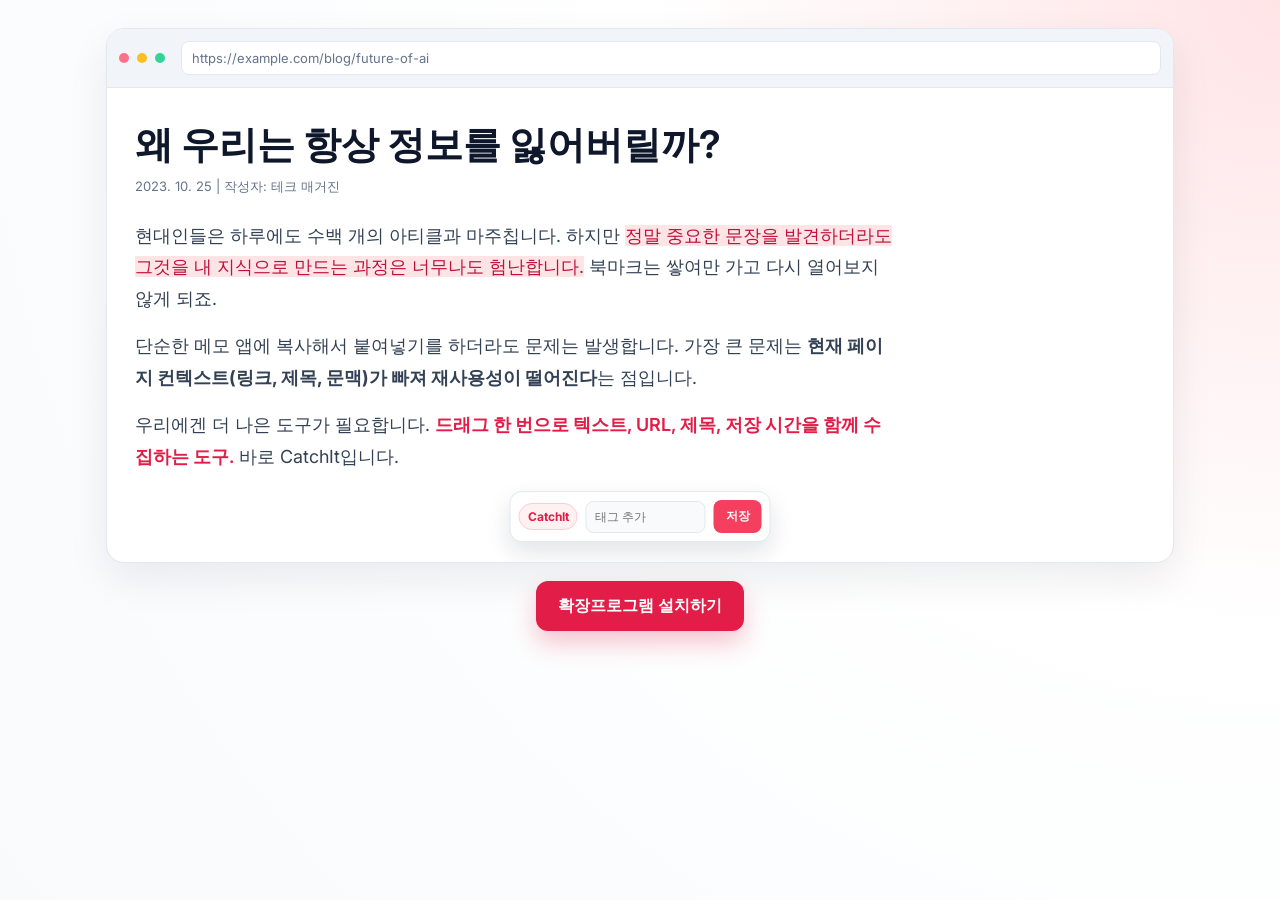
==== index.html @ b7a5ee1f "Add landing pages and privacy policy for Vercel deployment" ====
<!doctype html>
<html lang="ko">
  <head>
    <meta charset="UTF-8" />
    <meta name="viewport" content="width=device-width, initial-scale=1.0" />
    <title>CatchIt | 웹 텍스트 수집기</title>
    <meta
      name="description"
      content="드래그한 텍스트를 빠르게 저장하고, 필요하면 Notion DB로 동기화하는 CatchIt Chrome 확장 프로그램"
    />
    <link rel="preconnect" href="https://fonts.googleapis.com" />
    <link rel="preconnect" href="https://fonts.gstatic.com" crossorigin />
    <link
      href="https://fonts.googleapis.com/css2?family=Inter:wght@400;500;600;700&display=swap"
      rel="stylesheet"
    />
    <link rel="stylesheet" href="styles.css" />
  </head>
  <body class="landing-body">
    <main class="landing-main">
      <section class="mock-shell" aria-label="가상 웹 페이지 미리보기">
        <div class="mock-browser-header">
          <div class="dot dot-red"></div>
          <div class="dot dot-yellow"></div>
          <div class="dot dot-green"></div>
          <div class="mock-address">https://example.com/blog/future-of-ai</div>
        </div>

        <div class="mock-page">
          <h1>왜 우리는 항상 정보를 잃어버릴까?</h1>
          <p class="meta">2023. 10. 25 | 작성자: 테크 매거진</p>

          <div class="mock-content">
            <p>
              현대인들은 하루에도 수백 개의 아티클과 마주칩니다. 하지만
              <span class="hl">정말 중요한 문장을 발견하더라도 그것을 내 지식으로 만드는 과정은 너무나도 험난합니다.</span>
              북마크는 쌓여만 가고 다시 열어보지 않게 되죠.
            </p>
            <p>
              단순한 메모 앱에 복사해서 붙여넣기를 하더라도 문제는 발생합니다. 가장 큰 문제는
              <strong>현재 페이지 컨텍스트(링크, 제목, 문맥)가 빠져 재사용성이 떨어진다</strong>는 점입니다.
            </p>
            <p>
              우리에겐 더 나은 도구가 필요합니다.
              <span class="rose-text">드래그 한 번으로 텍스트, URL, 제목, 저장 시간을 함께 수집하는 도구.</span>
              바로 CatchIt입니다.
            </p>
          </div>

          <div class="mock-popover" role="note" aria-label="CatchIt 저장 팝오버 예시">
            <span class="chip">CatchIt</span>
            <input type="text" placeholder="태그 추가" disabled />
            <button type="button" disabled>저장</button>
          </div>
        </div>
      </section>

      <div class="install-cta-wrap">
        <a class="install-cta" href="./install.html">확장프로그램 설치하기</a>
      </div>
    </main>
  </body>
</html>
---- styles.css ----
:root {
  --rose-50: #fff1f2;
  --rose-100: #ffe4e6;
  --rose-200: #fecdd3;
  --rose-300: #fda4af;
  --rose-500: #f43f5e;
  --rose-600: #e11d48;
  --rose-700: #be123c;
  --slate-50: #f8fafc;
  --slate-100: #f1f5f9;
  --slate-200: #e2e8f0;
  --slate-400: #94a3b8;
  --slate-500: #64748b;
  --slate-700: #334155;
  --slate-900: #0f172a;
}

* {
  box-sizing: border-box;
}

html,
body {
  margin: 0;
  padding: 0;
}

body {
  font-family: "Inter", "Apple SD Gothic Neo", sans-serif;
  color: var(--slate-900);
  background: radial-gradient(circle at top right, #ffe4e6 0%, #fff 40%, #f8fafc 100%);
}

.landing-body {
  min-height: 100vh;
}

.landing-main {
  max-width: 1100px;
  margin: 0 auto;
  padding: 28px 16px 40px;
}

.mock-shell {
  border: 1px solid var(--slate-200);
  border-radius: 18px;
  overflow: hidden;
  background: #fff;
  box-shadow: 0 16px 40px rgba(15, 23, 42, 0.08);
}

.mock-browser-header {
  display: flex;
  align-items: center;
  gap: 8px;
  padding: 12px;
  border-bottom: 1px solid var(--slate-200);
  background: var(--slate-100);
}

.dot {
  width: 10px;
  height: 10px;
  border-radius: 50%;
}

.dot-red {
  background: #fb7185;
}

.dot-yellow {
  background: #fbbf24;
}

.dot-green {
  background: #34d399;
}

.mock-address {
  margin-left: 8px;
  flex: 1;
  border: 1px solid var(--slate-200);
  background: #fff;
  border-radius: 8px;
  padding: 8px 10px;
  font-size: 13px;
  color: var(--slate-500);
}

.mock-page {
  position: relative;
  padding: 34px 28px 90px;
}

.mock-page h1 {
  margin: 0;
  font-size: clamp(24px, 4vw, 38px);
  line-height: 1.2;
}

.meta {
  margin: 10px 0 24px;
  font-size: 13px;
  color: var(--slate-500);
}

.mock-content {
  display: grid;
  gap: 16px;
  max-width: 760px;
}

.mock-content p {
  margin: 0;
  font-size: clamp(15px, 2.2vw, 18px);
  line-height: 1.75;
  color: var(--slate-700);
}

.hl {
  background: var(--rose-100);
  color: var(--rose-700);
}

.rose-text {
  color: var(--rose-600);
  font-weight: 600;
}

.mock-popover {
  position: absolute;
  left: 50%;
  bottom: 20px;
  transform: translateX(-50%);
  display: flex;
  align-items: center;
  gap: 8px;
  border: 1px solid var(--slate-200);
  border-radius: 12px;
  background: #fff;
  padding: 8px;
  box-shadow: 0 10px 24px rgba(15, 23, 42, 0.12);
}

.chip {
  font-size: 12px;
  font-weight: 700;
  color: var(--rose-600);
  background: var(--rose-50);
  border: 1px solid var(--rose-200);
  border-radius: 999px;
  padding: 5px 8px;
}

.mock-popover input {
  width: 120px;
  border: 1px solid var(--slate-200);
  border-radius: 8px;
  padding: 8px;
  font-size: 12px;
  color: var(--slate-400);
  background: var(--slate-50);
}

.mock-popover button {
  border: none;
  border-radius: 8px;
  background: var(--rose-500);
  color: #fff;
  font-weight: 600;
  font-size: 12px;
  padding: 8px 12px;
}

.install-cta-wrap {
  margin-top: 18px;
  display: flex;
  justify-content: center;
}

.install-cta {
  display: inline-flex;
  align-items: center;
  justify-content: center;
  text-decoration: none;
  background: var(--rose-600);
  color: #fff;
  font-size: 16px;
  font-weight: 700;
  border-radius: 12px;
  padding: 14px 22px;
  box-shadow: 0 12px 24px rgba(225, 29, 72, 0.26);
  transition: background-color 0.2s ease, transform 0.2s ease;
}

.install-cta:hover {
  background: var(--rose-700);
  transform: translateY(-1px);
}

@media (max-width: 740px) {
  .mock-page {
    padding: 24px 16px 100px;
  }

  .mock-popover {
    width: calc(100% - 24px);
    justify-content: center;
  }

  .mock-popover input {
    flex: 1;
    min-width: 80px;
  }

  .install-cta {
    width: 100%;
    max-width: 340px;
  }
}
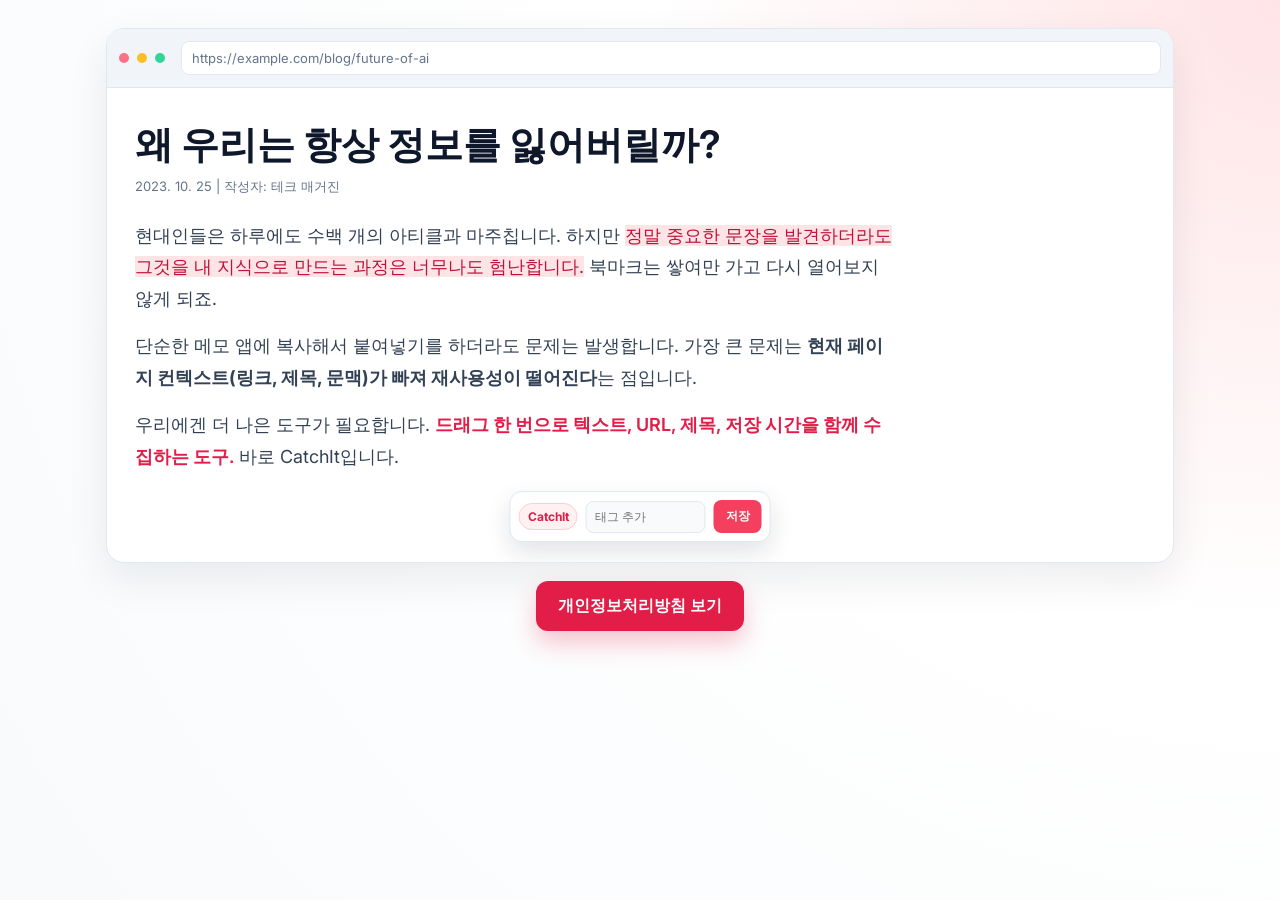
==== commit 44c18b00: "Remove install page and link CTA to privacy policy" ====
--- a/index.html
+++ b/index.html
@@ -56,7 +56,7 @@
       </section>
 
       <div class="install-cta-wrap">
-        <a class="install-cta" href="./install.html">확장프로그램 설치하기</a>
+        <a class="install-cta" href="./privacy-policy.html">개인정보처리방침 보기</a>
       </div>
     </main>
   </body>
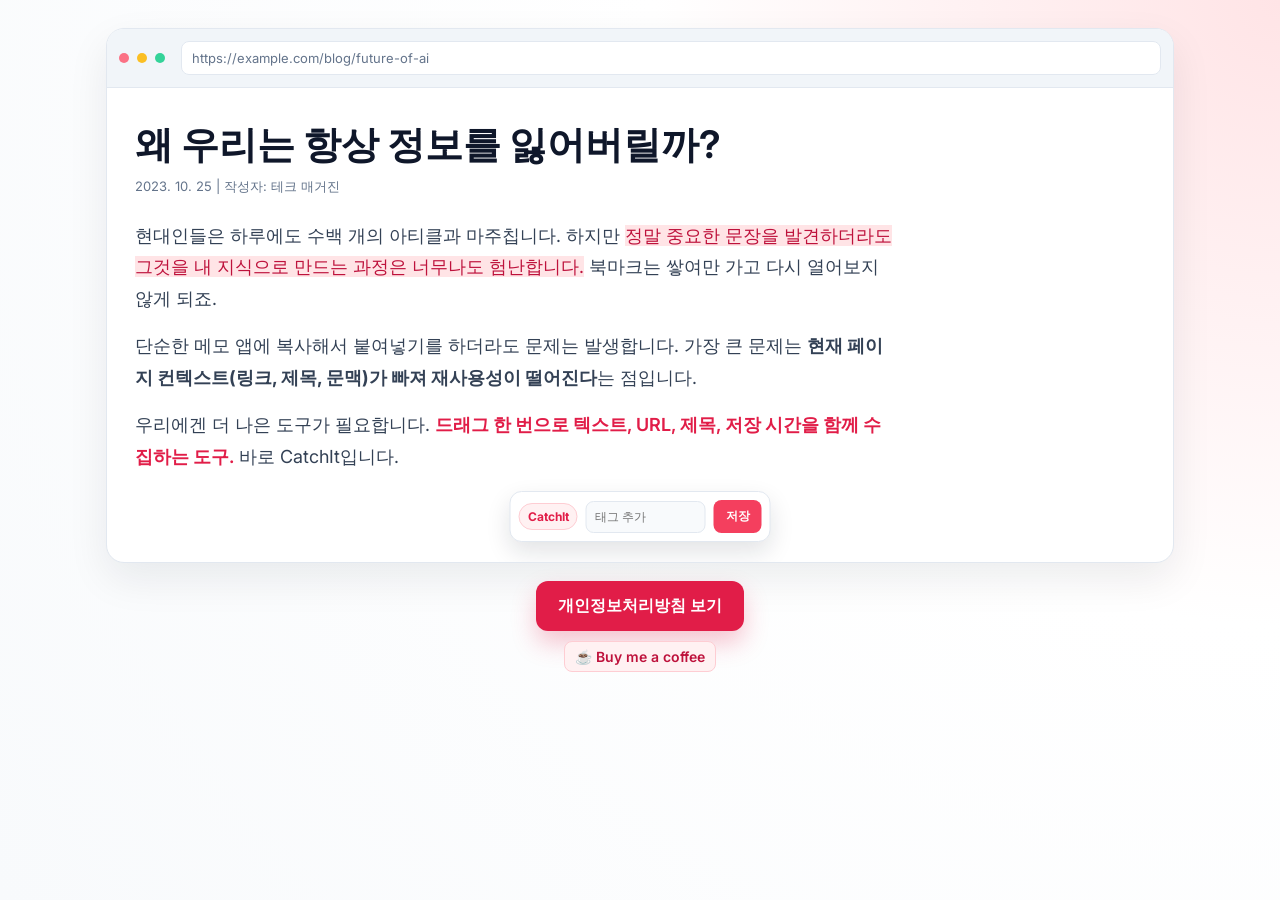
==== commit f4e5773f: "Add Buy Me a Coffee CTA to landing page" ====
--- a/index.html
+++ b/index.html
@@ -57,6 +57,9 @@
 
       <div class="install-cta-wrap">
         <a class="install-cta" href="./privacy-policy.html">개인정보처리방침 보기</a>
+        <a class="support-cta" href="https://buymeacoffee.com/hyejunggdet" target="_blank" rel="noopener noreferrer"
+          >☕ Buy me a coffee</a
+        >
       </div>
     </main>
   </body>
--- a/styles.css
+++ b/styles.css
@@ -175,7 +175,10 @@
 .install-cta-wrap {
   margin-top: 18px;
   display: flex;
+  flex-direction: column;
+  gap: 10px;
   justify-content: center;
+  align-items: center;
 }
 
 .install-cta {
@@ -198,6 +201,21 @@
   transform: translateY(-1px);
 }
 
+.support-cta {
+  text-decoration: none;
+  color: var(--rose-700);
+  font-size: 14px;
+  font-weight: 600;
+  padding: 6px 10px;
+  border-radius: 8px;
+  background: var(--rose-50);
+  border: 1px solid var(--rose-200);
+}
+
+.support-cta:hover {
+  background: var(--rose-100);
+}
+
 @media (max-width: 740px) {
   .mock-page {
     padding: 24px 16px 100px;
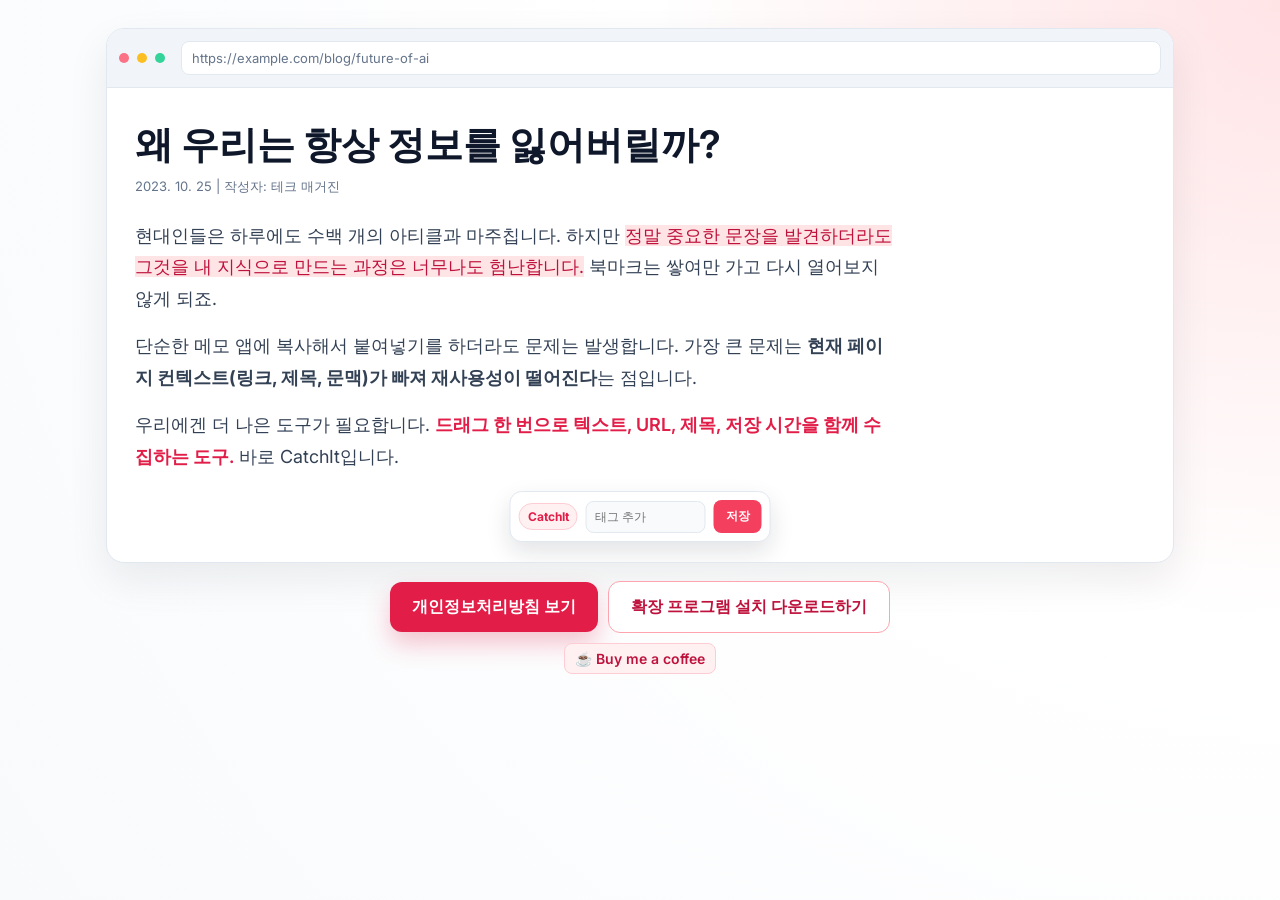
==== commit cc45b597: "Add extension download CTA next to privacy policy button" ====
--- a/index.html
+++ b/index.html
@@ -56,7 +56,16 @@
       </section>
 
       <div class="install-cta-wrap">
-        <a class="install-cta" href="./privacy-policy.html">개인정보처리방침 보기</a>
+        <div class="primary-cta-row">
+          <a class="install-cta" href="./privacy-policy.html">개인정보처리방침 보기</a>
+          <a
+            class="download-cta"
+            href="https://github.com/hyejungg/catch-it"
+            target="_blank"
+            rel="noopener noreferrer"
+            >확장 프로그램 설치 다운로드하기</a
+          >
+        </div>
         <a class="support-cta" href="https://buymeacoffee.com/hyejunggdet" target="_blank" rel="noopener noreferrer"
           >☕ Buy me a coffee</a
         >
--- a/styles.css
+++ b/styles.css
@@ -181,6 +181,13 @@
   align-items: center;
 }
 
+.primary-cta-row {
+  display: flex;
+  gap: 10px;
+  align-items: center;
+  justify-content: center;
+}
+
 .install-cta {
   display: inline-flex;
   align-items: center;
@@ -201,6 +208,26 @@
   transform: translateY(-1px);
 }
 
+.download-cta {
+  display: inline-flex;
+  align-items: center;
+  justify-content: center;
+  text-decoration: none;
+  background: #ffffff;
+  color: var(--rose-700);
+  font-size: 16px;
+  font-weight: 700;
+  border-radius: 12px;
+  padding: 14px 22px;
+  border: 1px solid var(--rose-300);
+  transition: background-color 0.2s ease, transform 0.2s ease;
+}
+
+.download-cta:hover {
+  background: var(--rose-50);
+  transform: translateY(-1px);
+}
+
 .support-cta {
   text-decoration: none;
   color: var(--rose-700);
@@ -235,4 +262,14 @@
     width: 100%;
     max-width: 340px;
   }
-}
+
+  .primary-cta-row {
+    width: 100%;
+    flex-direction: column;
+  }
+
+  .download-cta {
+    width: 100%;
+    max-width: 340px;
+  }
+}
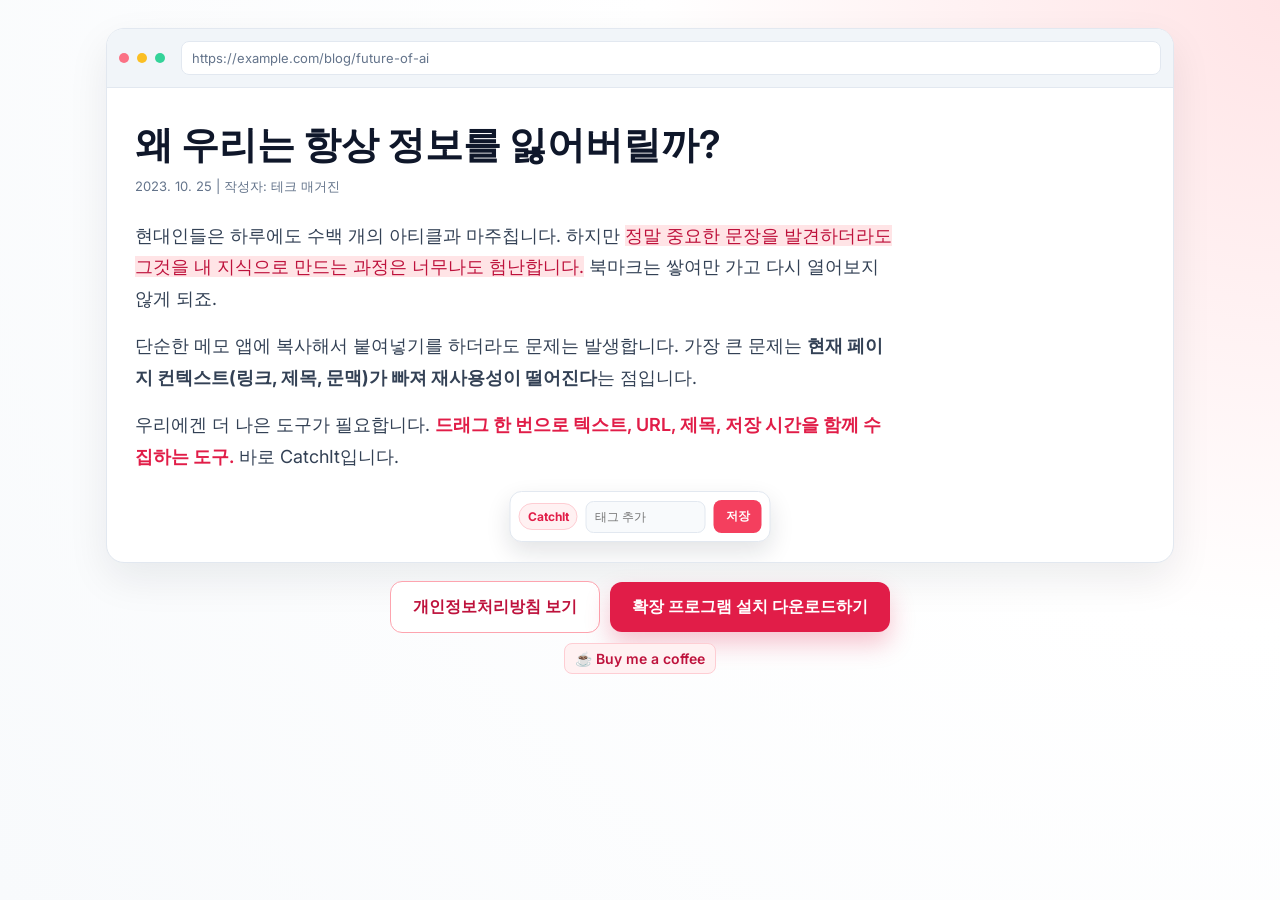
==== commit ea390bb7: "Swap CTA styles and add catch-it favicon" ====
--- a/index.html
+++ b/index.html
@@ -14,6 +14,7 @@
       href="https://fonts.googleapis.com/css2?family=Inter:wght@400;500;600;700&display=swap"
       rel="stylesheet"
     />
+    <link rel="icon" type="image/png" sizes="32x32" href="./icons/icon-32.png" />
     <link rel="stylesheet" href="styles.css" />
   </head>
   <body class="landing-body">
@@ -57,9 +58,9 @@
 
       <div class="install-cta-wrap">
         <div class="primary-cta-row">
-          <a class="install-cta" href="./privacy-policy.html">개인정보처리방침 보기</a>
+          <a class="download-cta" href="./privacy-policy.html">개인정보처리방침 보기</a>
           <a
-            class="download-cta"
+            class="install-cta"
             href="https://github.com/hyejungg/catch-it"
             target="_blank"
             rel="noopener noreferrer"
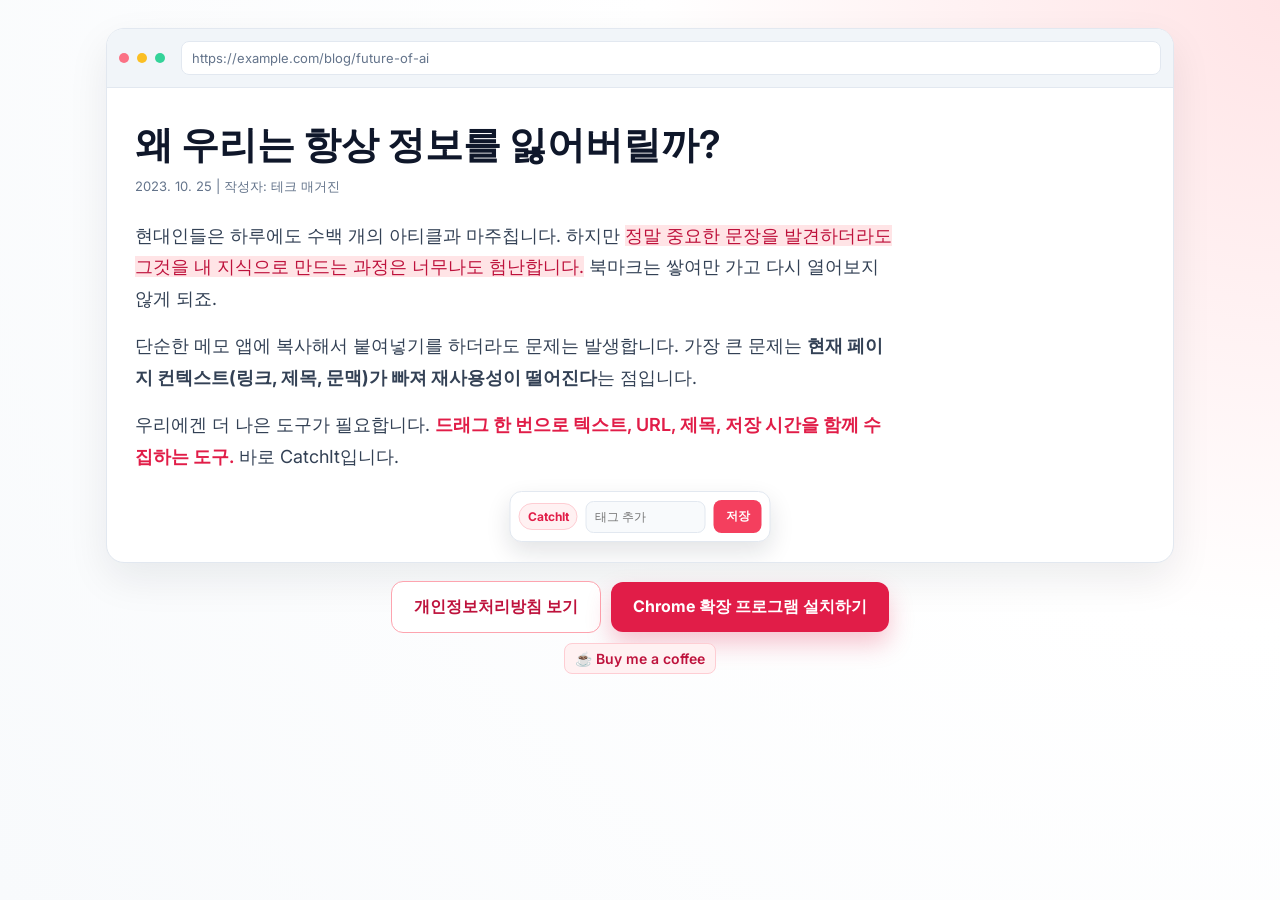
==== commit feabf124: "스토어 링크 변경" ====
--- a/index.html
+++ b/index.html
@@ -61,10 +61,10 @@
           <a class="download-cta" href="./privacy-policy.html">개인정보처리방침 보기</a>
           <a
             class="install-cta"
-            href="https://github.com/hyejungg/catch-it"
+            href="https://chromewebstore.google.com/detail/catchit-%EC%9B%B9-%ED%85%8D%EC%8A%A4%ED%8A%B8-%EC%88%98%EC%A7%91%EA%B8%B0/dlnfoeckjfbkdcabniplfbfookmjbaop"
             target="_blank"
             rel="noopener noreferrer"
-            >확장 프로그램 설치 다운로드하기</a
+            >Chrome 확장 프로그램 설치하기</a
           >
         </div>
         <a class="support-cta" href="https://buymeacoffee.com/hyejunggdet" target="_blank" rel="noopener noreferrer"
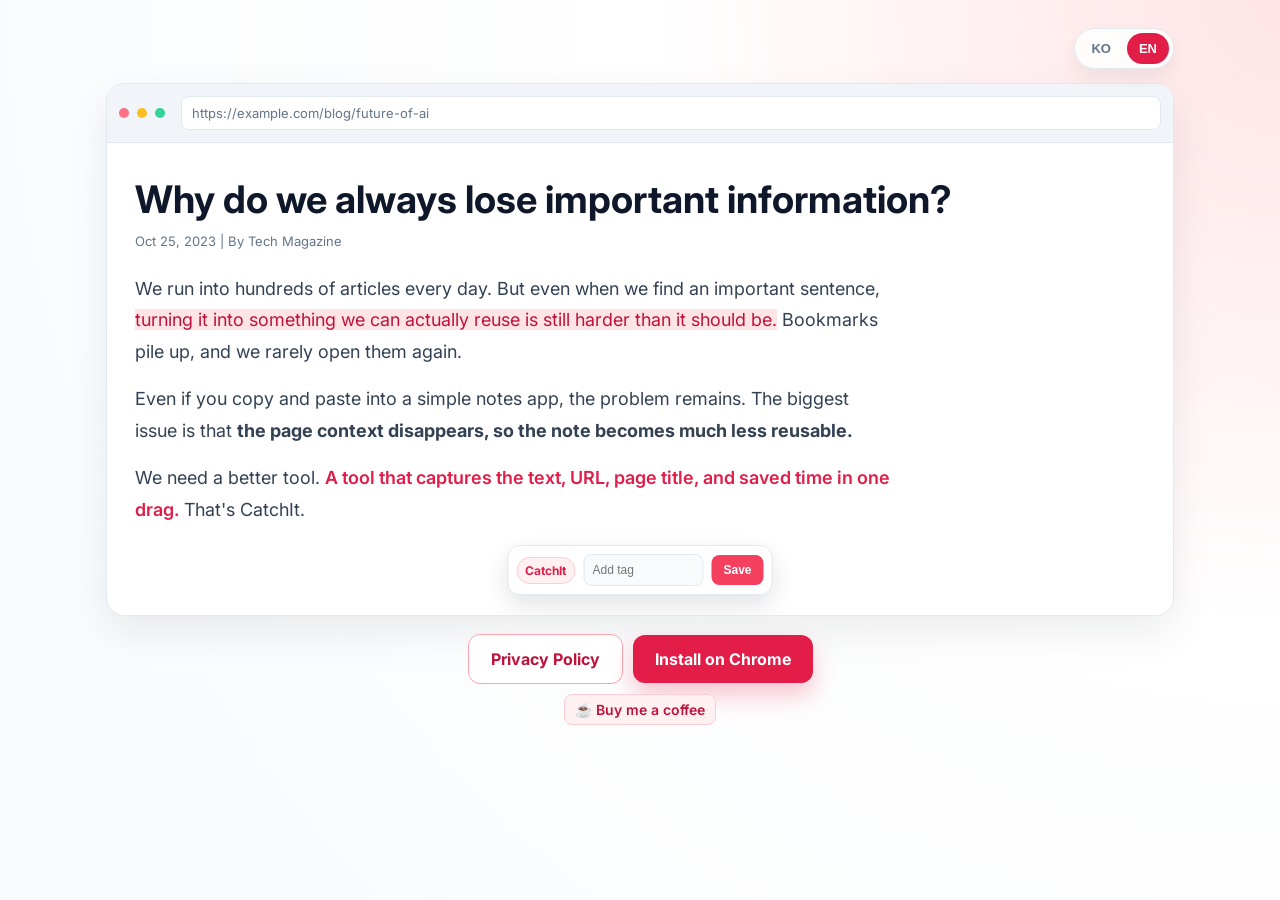
==== commit d2d88ec1: "Add landing page locale toggle" ====
--- a/index.html
+++ b/index.html
@@ -3,11 +3,14 @@
   <head>
     <meta charset="UTF-8" />
     <meta name="viewport" content="width=device-width, initial-scale=1.0" />
-    <title>CatchIt | 웹 텍스트 수집기</title>
+    <title>CatchIt | Web Text Collector</title>
     <meta
       name="description"
-      content="드래그한 텍스트를 빠르게 저장하고, 필요하면 Notion DB로 동기화하는 CatchIt Chrome 확장 프로그램"
+      content="CatchIt Chrome extension to save highlighted text fast and sync it to your Notion database when needed"
     />
+    <script>
+      document.documentElement.classList.add("js");
+    </script>
     <link rel="preconnect" href="https://fonts.googleapis.com" />
     <link rel="preconnect" href="https://fonts.gstatic.com" crossorigin />
     <link
@@ -17,9 +20,16 @@
     <link rel="icon" type="image/png" sizes="32x32" href="./icons/icon-32.png" />
     <link rel="stylesheet" href="styles.css" />
   </head>
-  <body class="landing-body">
+  <body class="landing-body i18n-pending">
     <main class="landing-main">
-      <section class="mock-shell" aria-label="가상 웹 페이지 미리보기">
+      <div class="topbar">
+        <div class="language-toggle" role="group" aria-label="Language selector">
+          <button type="button" class="language-option" data-locale-option="ko">KO</button>
+          <button type="button" class="language-option" data-locale-option="en">EN</button>
+        </div>
+      </div>
+
+      <section class="mock-shell" data-i18n-attr="aria-label:mockShellAria">
         <div class="mock-browser-header">
           <div class="dot dot-red"></div>
           <div class="dot dot-yellow"></div>
@@ -28,43 +38,44 @@
         </div>
 
         <div class="mock-page">
-          <h1>왜 우리는 항상 정보를 잃어버릴까?</h1>
-          <p class="meta">2023. 10. 25 | 작성자: 테크 매거진</p>
+          <h1 data-i18n="headline">Why do we always lose important information?</h1>
+          <p class="meta" data-i18n="meta">Oct 25, 2023 | By Tech Magazine</p>
 
           <div class="mock-content">
-            <p>
-              현대인들은 하루에도 수백 개의 아티클과 마주칩니다. 하지만
-              <span class="hl">정말 중요한 문장을 발견하더라도 그것을 내 지식으로 만드는 과정은 너무나도 험난합니다.</span>
-              북마크는 쌓여만 가고 다시 열어보지 않게 되죠.
+            <p data-i18n="paragraph1">
+              We run into hundreds of articles every day. But even when we find an important sentence,
+              <span class="hl">turning it into something we can actually reuse is still harder than it should be.</span>
+              Bookmarks pile up, and we rarely open them again.
             </p>
-            <p>
-              단순한 메모 앱에 복사해서 붙여넣기를 하더라도 문제는 발생합니다. 가장 큰 문제는
-              <strong>현재 페이지 컨텍스트(링크, 제목, 문맥)가 빠져 재사용성이 떨어진다</strong>는 점입니다.
+            <p data-i18n="paragraph2">
+              Even if you copy and paste into a simple notes app, the problem remains. The biggest issue is that
+              <strong>the page context disappears, so the note becomes much less reusable.</strong>
             </p>
-            <p>
-              우리에겐 더 나은 도구가 필요합니다.
-              <span class="rose-text">드래그 한 번으로 텍스트, URL, 제목, 저장 시간을 함께 수집하는 도구.</span>
-              바로 CatchIt입니다.
+            <p data-i18n="paragraph3">
+              We need a better tool.
+              <span class="rose-text">A tool that captures the text, URL, page title, and saved time in one drag.</span>
+              That's CatchIt.
             </p>
           </div>
 
-          <div class="mock-popover" role="note" aria-label="CatchIt 저장 팝오버 예시">
+          <div class="mock-popover" role="note" data-i18n-attr="aria-label:popoverAria">
             <span class="chip">CatchIt</span>
-            <input type="text" placeholder="태그 추가" disabled />
-            <button type="button" disabled>저장</button>
+            <input type="text" data-i18n-attr="placeholder:tagPlaceholder" disabled />
+            <button type="button" data-i18n="saveButton" disabled>Save</button>
           </div>
         </div>
       </section>
 
       <div class="install-cta-wrap">
         <div class="primary-cta-row">
-          <a class="download-cta" href="./privacy-policy.html">개인정보처리방침 보기</a>
+          <a class="download-cta" href="./privacy-policy.html" data-i18n="privacyCta">Privacy Policy</a>
           <a
             class="install-cta"
             href="https://chromewebstore.google.com/detail/catchit-%EC%9B%B9-%ED%85%8D%EC%8A%A4%ED%8A%B8-%EC%88%98%EC%A7%91%EA%B8%B0/dlnfoeckjfbkdcabniplfbfookmjbaop"
             target="_blank"
             rel="noopener noreferrer"
-            >Chrome 확장 프로그램 설치하기</a
+            data-i18n="installCta"
+            >Install on Chrome</a
           >
         </div>
         <a class="support-cta" href="https://buymeacoffee.com/hyejunggdet" target="_blank" rel="noopener noreferrer"
@@ -72,5 +83,114 @@
         >
       </div>
     </main>
+    <script>
+      const translations = {
+        ko: {
+          title: "CatchIt | 웹 텍스트 수집기",
+          description:
+            "드래그한 텍스트를 빠르게 저장하고, 필요하면 Notion DB로 동기화하는 CatchIt Chrome 확장 프로그램",
+          mockShellAria: "가상 웹 페이지 미리보기",
+          headline: "왜 우리는 항상 정보를 잃어버릴까?",
+          meta: "2023. 10. 25 | 작성자: 테크 매거진",
+          paragraph1:
+            '현대인들은 하루에도 수백 개의 아티클과 마주칩니다. 하지만 <span class="hl">정말 중요한 문장을 발견하더라도 그것을 내 지식으로 만드는 과정은 너무나도 험난합니다.</span> 북마크는 쌓여만 가고 다시 열어보지 않게 되죠.',
+          paragraph2:
+            "단순한 메모 앱에 복사해서 붙여넣기를 하더라도 문제는 발생합니다. 가장 큰 문제는 <strong>현재 페이지 컨텍스트(링크, 제목, 문맥)가 빠져 재사용성이 떨어진다</strong>는 점입니다.",
+          paragraph3:
+            '우리에겐 더 나은 도구가 필요합니다. <span class="rose-text">드래그 한 번으로 텍스트, URL, 제목, 저장 시간을 함께 수집하는 도구.</span> 바로 CatchIt입니다.',
+          popoverAria: "CatchIt 저장 팝오버 예시",
+          tagPlaceholder: "태그 추가",
+          saveButton: "저장",
+          privacyCta: "개인정보처리방침 보기",
+          installCta: "Chrome 확장 프로그램 설치하기",
+        },
+        en: {
+          title: "CatchIt | Web Text Collector",
+          description:
+            "CatchIt Chrome extension to save highlighted text fast and sync it to your Notion database when needed",
+          mockShellAria: "Mock webpage preview",
+          headline: "Why do we always lose important information?",
+          meta: "Oct 25, 2023 | By Tech Magazine",
+          paragraph1:
+            'We run into hundreds of articles every day. But even when we find an important sentence, <span class="hl">turning it into something we can actually reuse is still harder than it should be.</span> Bookmarks pile up, and we rarely open them again.',
+          paragraph2:
+            "Even if you copy and paste into a simple notes app, the problem remains. The biggest issue is that <strong>the page context disappears, so the note becomes much less reusable.</strong>",
+          paragraph3:
+            'We need a better tool. <span class="rose-text">A tool that captures the text, URL, page title, and saved time in one drag.</span> That&apos;s CatchIt.',
+          popoverAria: "CatchIt save popover example",
+          tagPlaceholder: "Add tag",
+          saveButton: "Save",
+          privacyCta: "Privacy Policy",
+          installCta: "Install on Chrome",
+        },
+      };
+
+      const storageKey = "catchit-locale";
+      const descriptionMeta = document.querySelector('meta[name="description"]');
+      const localeButtons = document.querySelectorAll("[data-locale-option]");
+
+      function detectLocale() {
+        const savedLocale = localStorage.getItem(storageKey);
+        if (savedLocale === "ko" || savedLocale === "en") {
+          return savedLocale;
+        }
+
+        return navigator.language.toLowerCase().startsWith("ko") ? "ko" : "en";
+      }
+
+      function applyTranslations(locale) {
+        const copy = translations[locale] ?? translations.en;
+
+        document.documentElement.lang = locale;
+        document.title = copy.title;
+        descriptionMeta?.setAttribute("content", copy.description);
+
+        document.querySelectorAll("[data-i18n]").forEach((element) => {
+          const key = element.dataset.i18n;
+          if (!key || !copy[key]) {
+            return;
+          }
+
+          element.innerHTML = copy[key];
+        });
+
+        document.querySelectorAll("[data-i18n-attr]").forEach((element) => {
+          const mappings = element.dataset.i18nAttr.split(",");
+
+          mappings.forEach((mapping) => {
+            const [attribute, key] = mapping.split(":");
+            if (!attribute || !key || !copy[key]) {
+              return;
+            }
+
+            element.setAttribute(attribute.trim(), copy[key]);
+          });
+        });
+
+        localeButtons.forEach((button) => {
+          const isActive = button.dataset.localeOption === locale;
+          button.classList.toggle("is-active", isActive);
+          button.setAttribute("aria-pressed", String(isActive));
+        });
+      }
+
+      const initialLocale = detectLocale();
+      applyTranslations(initialLocale);
+
+      localeButtons.forEach((button) => {
+        button.addEventListener("click", () => {
+          const nextLocale = button.dataset.localeOption;
+          if (!nextLocale) {
+            return;
+          }
+
+          localStorage.setItem(storageKey, nextLocale);
+          applyTranslations(nextLocale);
+        });
+      });
+
+      document.documentElement.classList.add("i18n-ready");
+      document.body.classList.remove("i18n-pending");
+    </script>
   </body>
 </html>
--- a/styles.css
+++ b/styles.css
@@ -31,6 +31,14 @@
   background: radial-gradient(circle at top right, #ffe4e6 0%, #fff 40%, #f8fafc 100%);
 }
 
+.js .i18n-pending {
+  visibility: hidden;
+}
+
+.js.i18n-ready .i18n-pending {
+  visibility: visible;
+}
+
 .landing-body {
   min-height: 100vh;
 }
@@ -39,6 +47,40 @@
   max-width: 1100px;
   margin: 0 auto;
   padding: 28px 16px 40px;
+}
+
+.topbar {
+  display: flex;
+  justify-content: flex-end;
+  margin-bottom: 14px;
+}
+
+.language-toggle {
+  display: inline-flex;
+  align-items: center;
+  gap: 4px;
+  padding: 4px;
+  border: 1px solid var(--slate-200);
+  border-radius: 999px;
+  background: rgba(255, 255, 255, 0.85);
+  box-shadow: 0 8px 18px rgba(15, 23, 42, 0.06);
+}
+
+.language-option {
+  border: none;
+  border-radius: 999px;
+  background: transparent;
+  color: var(--slate-500);
+  font-size: 13px;
+  font-weight: 700;
+  padding: 8px 12px;
+  cursor: pointer;
+  transition: background-color 0.2s ease, color 0.2s ease;
+}
+
+.language-option.is-active {
+  background: var(--rose-600);
+  color: #fff;
 }
 
 .mock-shell {
@@ -244,6 +286,10 @@
 }
 
 @media (max-width: 740px) {
+  .topbar {
+    justify-content: center;
+  }
+
   .mock-page {
     padding: 24px 16px 100px;
   }
